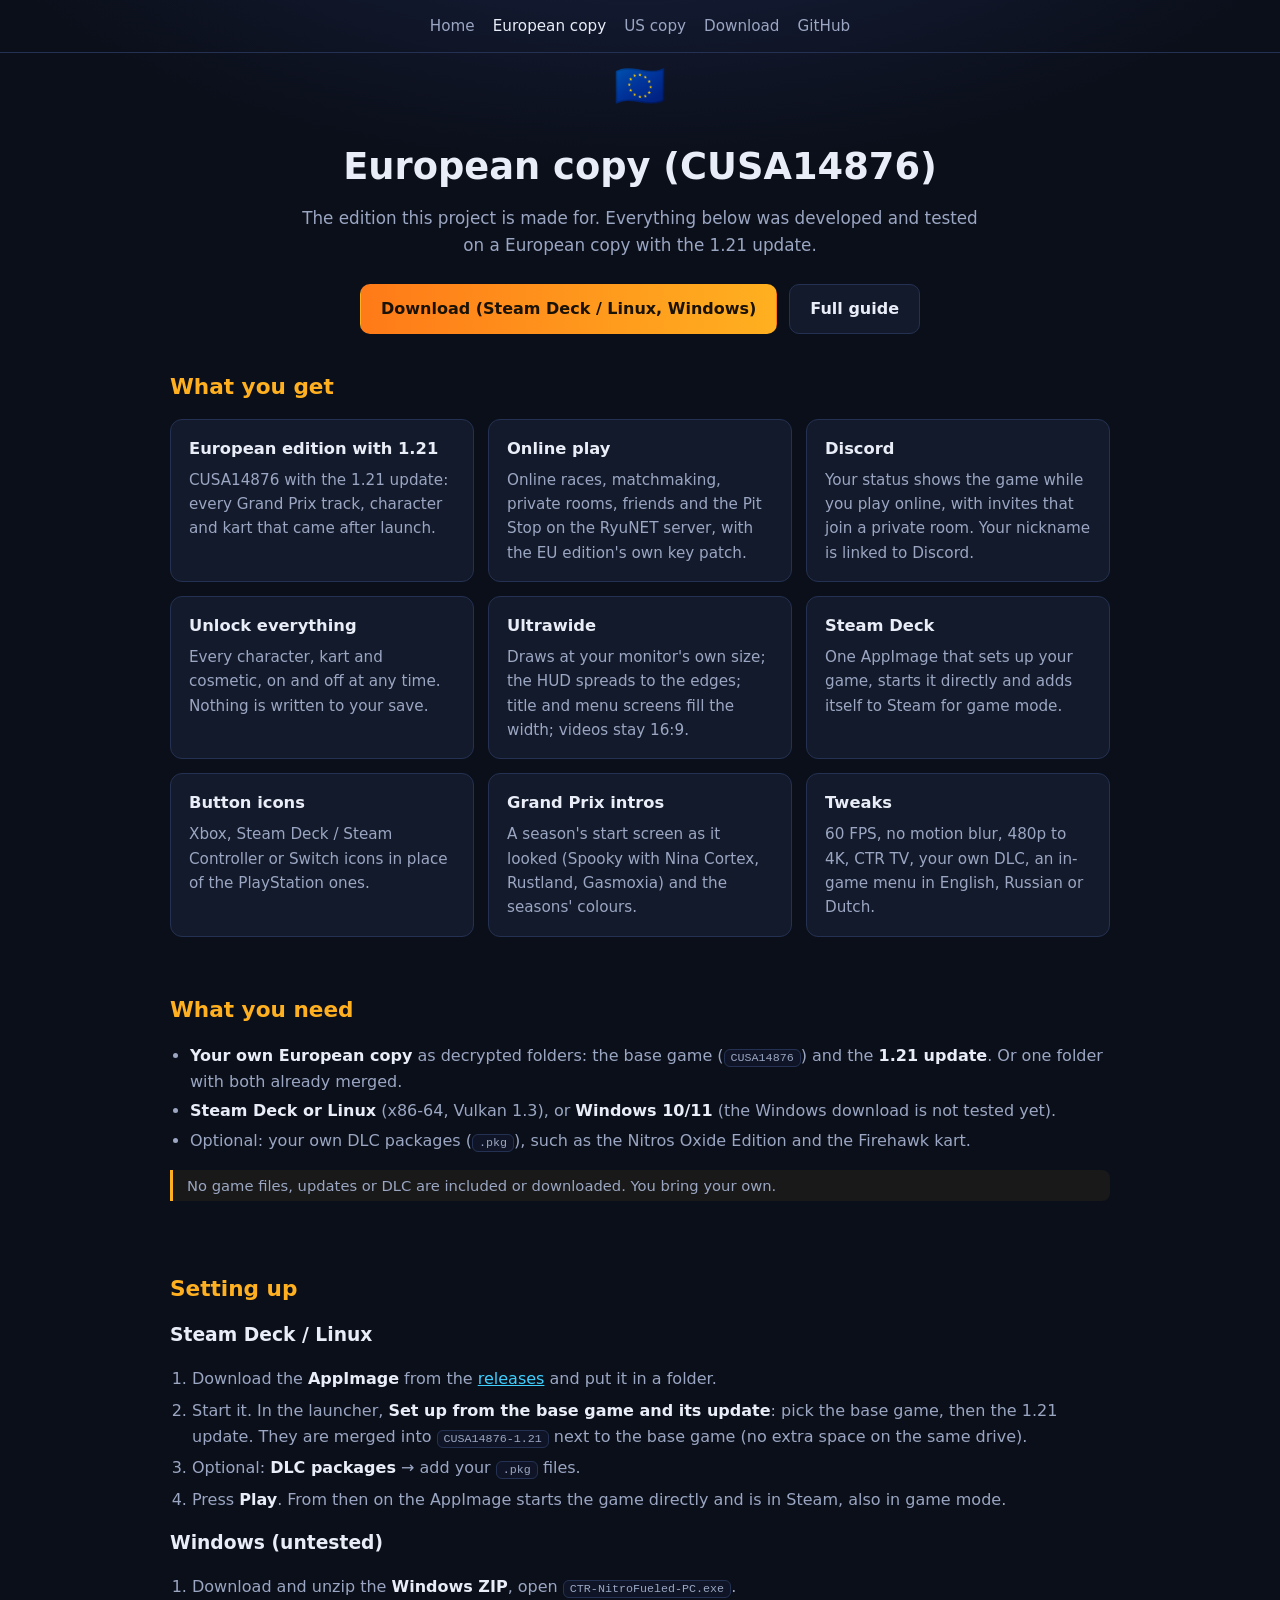
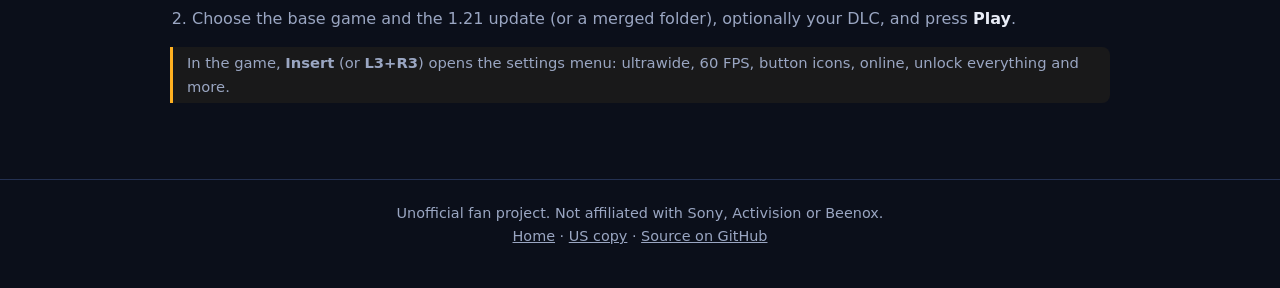
==== site/eu.html @ f86fdb9c "Website: a page for the European copy and one for the US copy The home page asks which copy you have" ====
<!doctype html>
<html lang="en">
<head>
<meta charset="utf-8">
<meta name="viewport" content="width=device-width, initial-scale=1">
<title>European copy: CTR Nitro-Fueled PC</title>
<link rel="icon" href="logo.png">
<meta name="description" content="Crash Team Racing: Nitro-Fueled, European PS4 copy (CUSA14876) with the 1.21 update, natively on Linux, the Steam Deck and Windows.">
<link rel="stylesheet" href="style.css">
</head>
<body>
<nav class="nav"><a href="./">Home</a><a class="here" href="eu.html">European copy</a><a href="us.html">US copy</a><a href="https://github.com/martijnhe/OCTR-NitroFueled-PC-EU/releases">Download</a><a href="https://github.com/martijnhe/OCTR-NitroFueled-PC-EU">GitHub</a></nav>

<header class="wrap">
  <div class="flag" style="font-size:2.6rem">🇪🇺</div>
  <h1>European copy (CUSA14876)</h1>
  <p class="tag">The edition this project is made for. Everything below was developed and tested on a European copy with the 1.21 update.</p>
  <div class="cta">
    <a class="btn primary" href="https://github.com/martijnhe/OCTR-NitroFueled-PC-EU/releases">Download (Steam Deck / Linux, Windows)</a>
    <a class="btn" href="https://github.com/martijnhe/OCTR-NitroFueled-PC-EU#quick-start-linux-steam-deck">Full guide</a>
  </div>
</header>

<main class="wrap">
  <section>
    <h2>What you get</h2>
    <div class="grid">
      <div class="card"><h3>European edition with 1.21</h3><p>CUSA14876 with the 1.21 update: every Grand Prix track, character and kart that came after launch.</p></div>
      <div class="card"><h3>Online play</h3><p>Online races, matchmaking, private rooms, friends and the Pit Stop on the RyuNET server, with the EU edition's own key patch.</p></div>
      <div class="card"><h3>Discord</h3><p>Your status shows the game while you play online, with invites that join a private room. Your nickname is linked to Discord.</p></div>
      <div class="card"><h3>Unlock everything</h3><p>Every character, kart and cosmetic, on and off at any time. Nothing is written to your save.</p></div>
      <div class="card"><h3>Ultrawide</h3><p>Draws at your monitor's own size; the HUD spreads to the edges; title and menu screens fill the width; videos stay 16:9.</p></div>
      <div class="card"><h3>Steam Deck</h3><p>One AppImage that sets up your game, starts it directly and adds itself to Steam for game mode.</p></div>
      <div class="card"><h3>Button icons</h3><p>Xbox, Steam Deck / Steam Controller or Switch icons in place of the PlayStation ones.</p></div>
      <div class="card"><h3>Grand Prix intros</h3><p>A season's start screen as it looked (Spooky with Nina Cortex, Rustland, Gasmoxia) and the seasons' colours.</p></div>
      <div class="card"><h3>Tweaks</h3><p>60 FPS, no motion blur, 480p to 4K, CTR TV, your own DLC, an in-game menu in English, Russian or Dutch.</p></div>
    </div>
  </section>

  <section>
    <h2>What you need</h2>
    <ul class="req">
      <li><b>Your own European copy</b> as decrypted folders: the base game (<code>CUSA14876</code>) and the <b>1.21 update</b>. Or one folder with both already merged.</li>
      <li><b>Steam Deck or Linux</b> (x86-64, Vulkan 1.3), or <b>Windows 10/11</b> (the Windows download is not tested yet).</li>
      <li>Optional: your own DLC packages (<code>.pkg</code>), such as the Nitros Oxide Edition and the Firehawk kart.</li>
    </ul>
    <p class="note">No game files, updates or DLC are included or downloaded. You bring your own.</p>
  </section>

  <section>
    <h2>Setting up</h2>
    <h3 style="margin:0 0 6px">Steam Deck / Linux</h3>
    <ol class="steps">
      <li>Download the <b>AppImage</b> from the <a href="https://github.com/martijnhe/OCTR-NitroFueled-PC-EU/releases">releases</a> and put it in a folder.</li>
      <li>Start it. In the launcher, <b>Set up from the base game and its update</b>: pick the base game, then the 1.21 update. They are merged into <code>CUSA14876-1.21</code> next to the base game (no extra space on the same drive).</li>
      <li>Optional: <b>DLC packages</b> → add your <code>.pkg</code> files.</li>
      <li>Press <b>Play</b>. From then on the AppImage starts the game directly and is in Steam, also in game mode.</li>
    </ol>
    <h3 style="margin:14px 0 6px">Windows (untested)</h3>
    <ol class="steps">
      <li>Download and unzip the <b>Windows ZIP</b>, open <code>CTR-NitroFueled-PC.exe</code>.</li>
      <li>Choose the base game and the 1.21 update (or a merged folder), optionally your DLC, and press <b>Play</b>.</li>
    </ol>
    <p class="note">In the game, <b>Insert</b> (or <b>L3+R3</b>) opens the settings menu: ultrawide, 60 FPS, button icons, online, unlock everything and more.</p>
  </section>
</main>

<footer>
  <div class="wrap">
    Unofficial fan project. Not affiliated with Sony, Activision or Beenox.<br>
    <a href="./">Home</a> · <a href="us.html">US copy</a> · <a href="https://github.com/martijnhe/OCTR-NitroFueled-PC-EU">Source on GitHub</a>
  </div>
</footer>
</body>
</html>
---- site/style.css ----
:root { --bg:#0b0f1a; --panel:#131a2b; --text:#e9edf7; --muted:#9aa6c2; --accent:#ffb020; --cyan:#3fd0ff; --edge:#243152; }
* { box-sizing: border-box; }
body { margin:0; font-family: system-ui, -apple-system, "Segoe UI", Roboto, sans-serif; background: radial-gradient(1200px 600px at 50% -10%, #1b2446 0%, var(--bg) 60%); color: var(--text); line-height:1.6; }
a { color: var(--cyan); }
.wrap { max-width: 980px; margin: 0 auto; padding: 0 20px; }
header { text-align:center; padding: 56px 0 24px; }
header img { width: min(360px, 80vw); height: auto; }
h1 { font-size: clamp(1.6rem, 3.5vw, 2.3rem); margin: 18px 0 8px; }
.tag { color: var(--muted); font-size: 1.05rem; max-width: 700px; margin: 0 auto; }
.cta { display:flex; gap:12px; justify-content:center; flex-wrap:wrap; margin: 26px 0 8px; }
.btn { display:inline-block; padding: 11px 20px; border-radius: 10px; text-decoration:none; font-weight:600; border:1px solid var(--edge); color: var(--text); background: var(--panel); }
.btn.primary { background: linear-gradient(90deg, #ff7a18, #ffb020); color:#1a1205; border-color: transparent; }
.btn:hover { filter: brightness(1.1); }
section { padding: 28px 0; }
h2 { font-size: 1.35rem; margin: 0 0 14px; color: var(--accent); }
.grid { display:grid; grid-template-columns: repeat(auto-fit, minmax(230px, 1fr)); gap: 14px; }
.card { background: var(--panel); border:1px solid var(--edge); border-radius: 12px; padding: 16px 18px; }
.card h3 { margin: 0 0 6px; font-size: 1.02rem; }
.card p { margin: 0; color: var(--muted); font-size: 0.95rem; }
ul.req { color: var(--muted); padding-left: 20px; }
ul.req li { margin: 4px 0; }
.note { color: var(--muted); font-size: 0.92rem; border-left: 3px solid var(--accent); padding: 4px 14px; background: rgba(255,176,32,0.06); border-radius: 0 8px 8px 0; }
.shots { display:grid; grid-template-columns: 1fr; gap: 14px; }
.shots figure { margin:0; background: var(--panel); border:1px solid var(--edge); border-radius: 12px; overflow:hidden; }
.shots img { display:block; width:100%; height:auto; aspect-ratio: 43 / 18; }
.shots figcaption { color: var(--muted); font-size: 0.9rem; padding: 8px 14px; }
@media (min-width: 900px) { .shots { grid-template-columns: 1fr 1fr; } .shots figure.wide { grid-column: 1 / -1; } }
footer { border-top:1px solid var(--edge); margin-top: 34px; padding: 22px 0 40px; color: var(--muted); font-size: 0.9rem; text-align:center; }
footer a { color: var(--muted); }
.nav { display:flex; gap:18px; justify-content:center; flex-wrap:wrap; padding: 14px 20px; border-bottom:1px solid var(--edge); font-size:0.95rem; }
.nav a { color: var(--muted); text-decoration:none; }
.nav a:hover, .nav a.here { color: var(--text); }
.editions { display:grid; grid-template-columns: repeat(auto-fit, minmax(280px, 1fr)); gap: 16px; }
.edition { display:block; text-decoration:none; color: var(--text); background: var(--panel); border:1px solid var(--edge); border-radius: 14px; padding: 22px 22px 18px; }
.edition:hover { border-color: var(--accent); }
.edition .flag { font-size: 2rem; line-height:1; }
.edition h3 { margin: 10px 0 4px; font-size: 1.2rem; }
.edition .id { color: var(--accent); font-weight:600; font-size:0.95rem; }
.edition p { color: var(--muted); margin: 8px 0 0; font-size: 0.95rem; }
.edition .go { display:inline-block; margin-top: 12px; color: var(--cyan); font-weight:600; }
ol.steps { color: var(--muted); padding-left: 22px; }
ol.steps li { margin: 6px 0; }
ol.steps b, ul.req b { color: var(--text); }
code { background: #0f1526; border:1px solid var(--edge); border-radius: 6px; padding: 1px 6px; font-size: 0.9em; }
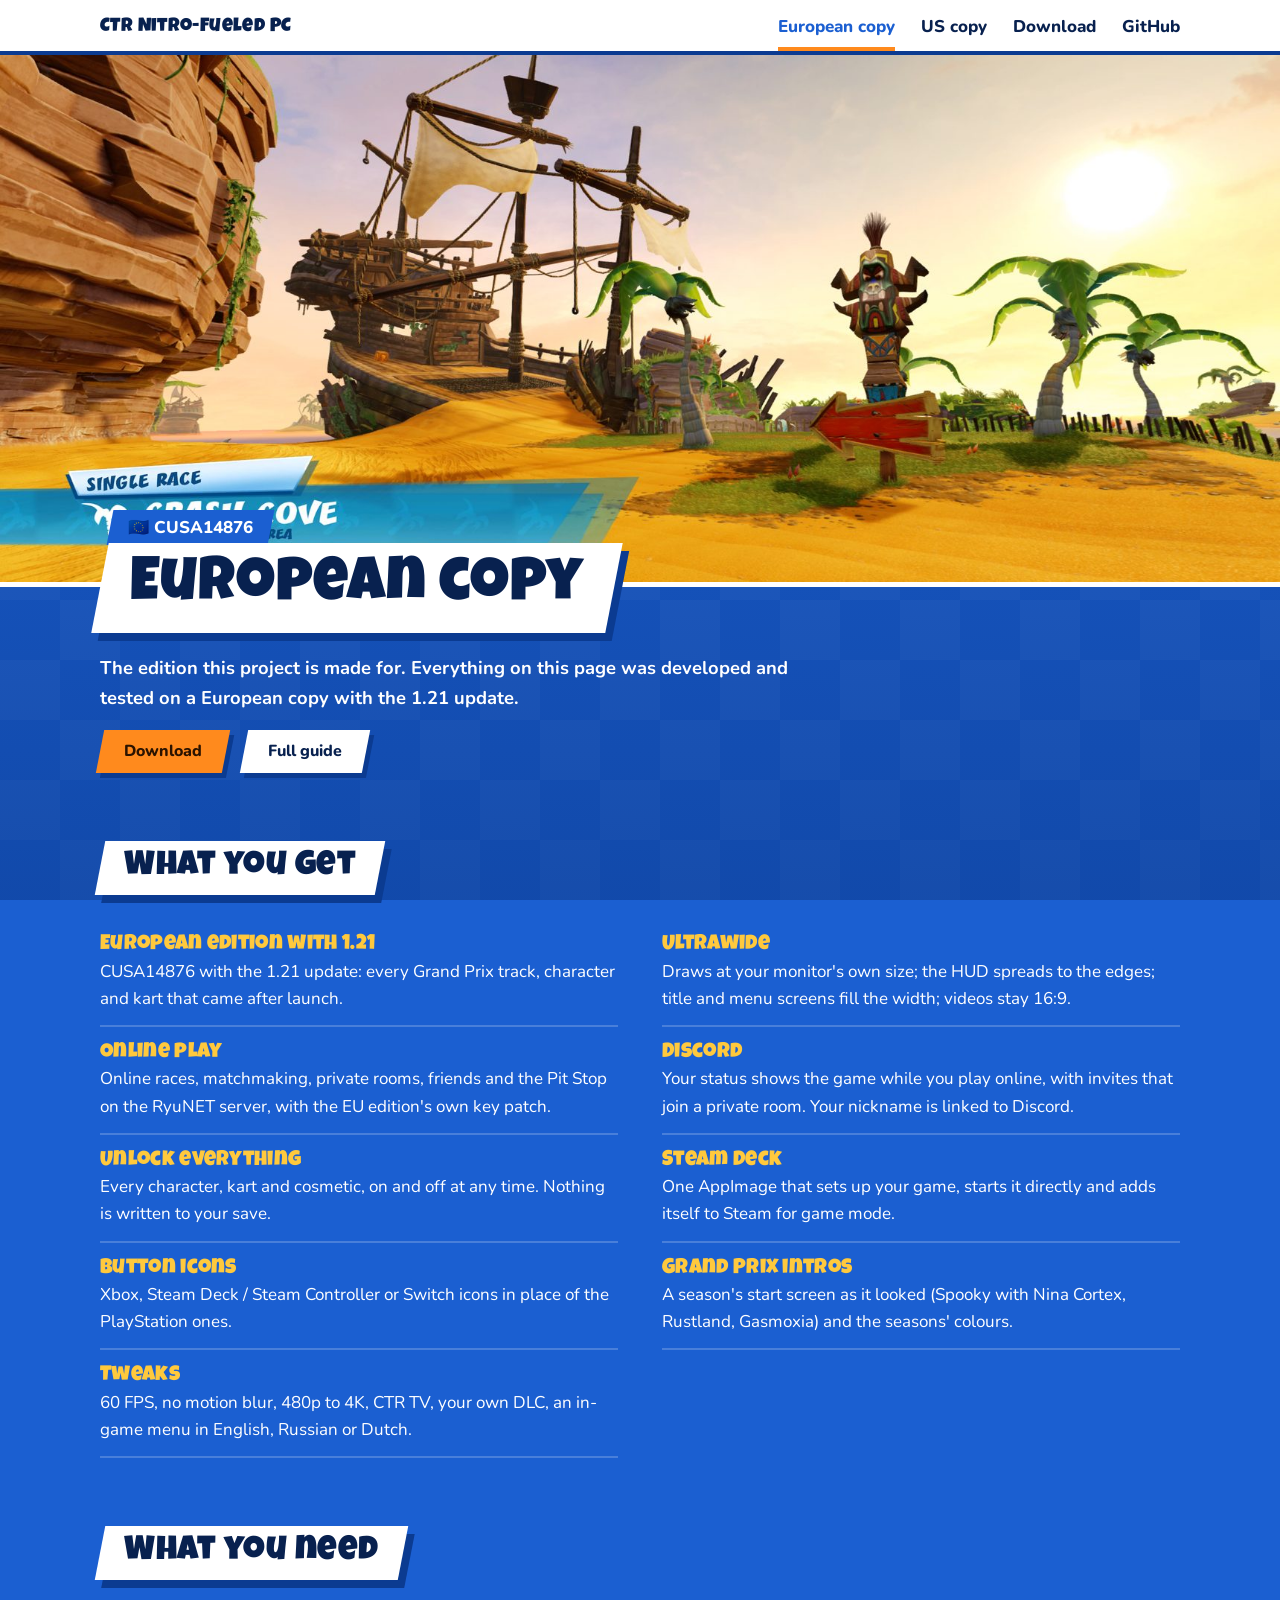
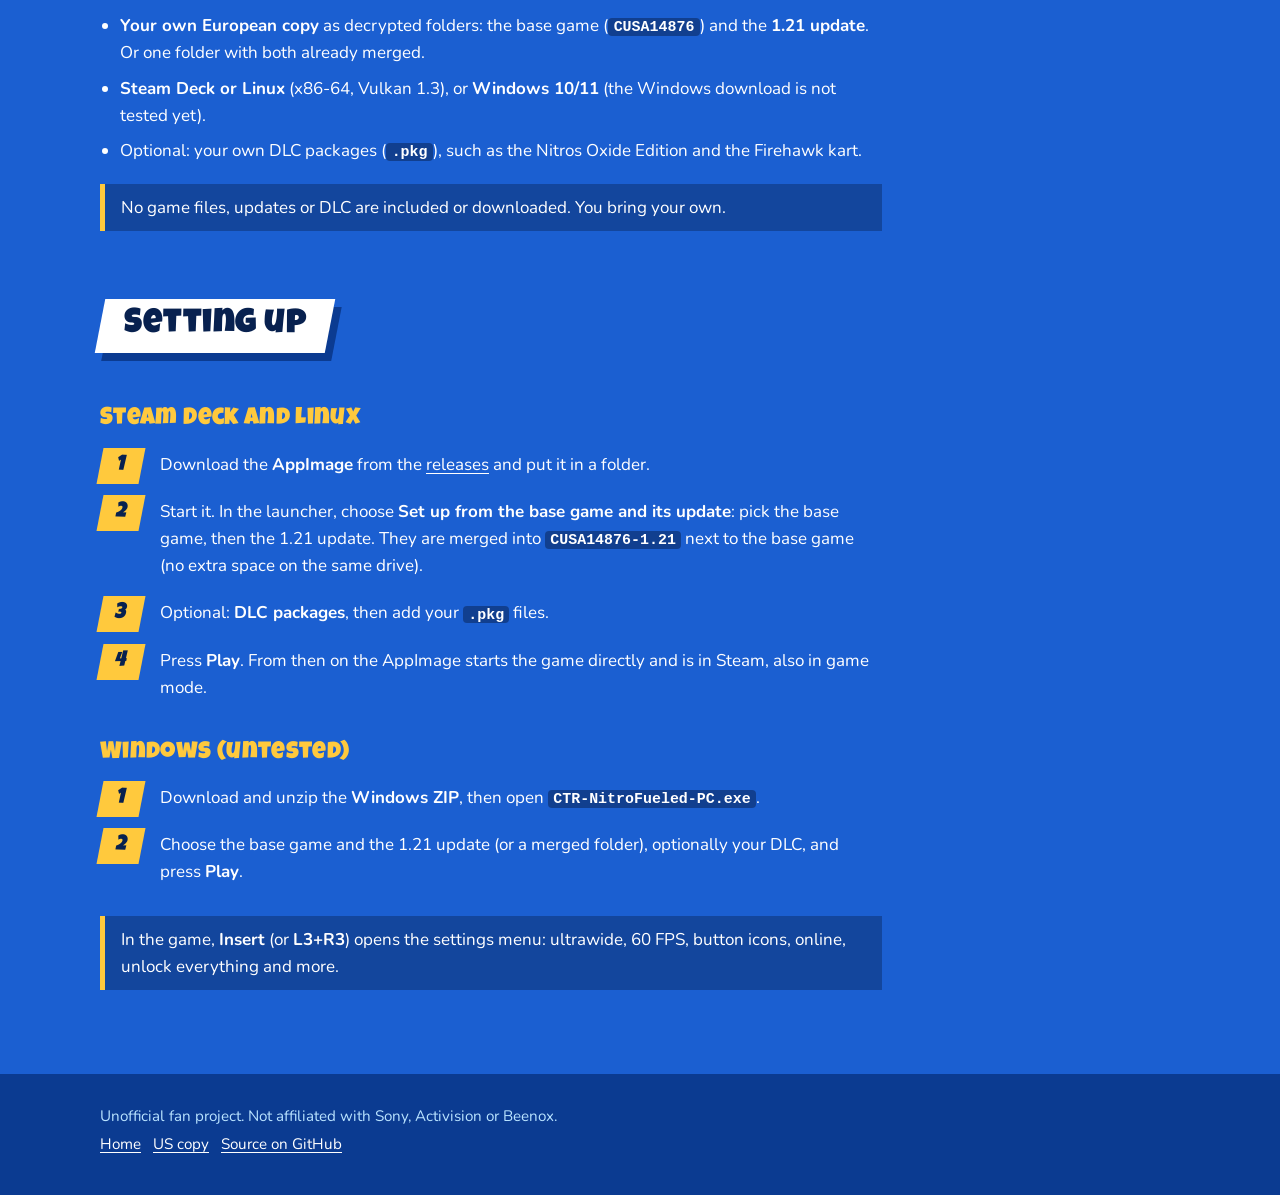
==== commit d90fe078: "Website: a design from the game's own menus Bright menu blue with a faint checkered flag, slanted wh" ====
--- a/site/eu.html
+++ b/site/eu.html
@@ -6,39 +6,54 @@
 <title>European copy: CTR Nitro-Fueled PC</title>
 <link rel="icon" href="logo.png">
 <meta name="description" content="Crash Team Racing: Nitro-Fueled, European PS4 copy (CUSA14876) with the 1.21 update, natively on Linux, the Steam Deck and Windows.">
+<link rel="preconnect" href="https://fonts.googleapis.com">
+<link rel="preconnect" href="https://fonts.gstatic.com" crossorigin>
+<link rel="stylesheet" href="https://fonts.googleapis.com/css2?family=Luckiest+Guy&family=Nunito:wght@400;700;800&display=swap">
 <link rel="stylesheet" href="style.css">
 </head>
 <body>
-<nav class="nav"><a href="./">Home</a><a class="here" href="eu.html">European copy</a><a href="us.html">US copy</a><a href="https://github.com/martijnhe/OCTR-NitroFueled-PC-EU/releases">Download</a><a href="https://github.com/martijnhe/OCTR-NitroFueled-PC-EU">GitHub</a></nav>
+<nav class="nav" aria-label="Site">
+  <ul>
+    <li class="home"><a href="./">CTR Nitro-Fueled PC</a></li>
+    <li><a href="eu.html" aria-current="page">European copy</a></li>
+    <li><a href="us.html">US copy</a></li>
+    <li><a href="https://github.com/martijnhe/OCTR-NitroFueled-PC-EU/releases">Download</a></li>
+    <li><a href="https://github.com/martijnhe/OCTR-NitroFueled-PC-EU">GitHub</a></li>
+  </ul>
+</nav>
 
-<header class="wrap">
-  <div class="flag" style="font-size:2.6rem">🇪🇺</div>
-  <h1>European copy (CUSA14876)</h1>
-  <p class="tag">The edition this project is made for. Everything below was developed and tested on a European copy with the 1.21 update.</p>
-  <div class="cta">
-    <a class="btn primary" href="https://github.com/martijnhe/OCTR-NitroFueled-PC-EU/releases">Download (Steam Deck / Linux, Windows)</a>
-    <a class="btn" href="https://github.com/martijnhe/OCTR-NitroFueled-PC-EU#quick-start-linux-steam-deck">Full guide</a>
+<header class="hero">
+  <img src="screenshots/flyover.jpg" srcset="screenshots/flyover-small.jpg 1720w, screenshots/flyover.jpg 3440w" sizes="100vw"
+       alt="The fly-over of Crash Cove before a race, at 3440x1440">
+  <div class="card">
+    <div class="kicker"><span>🇪🇺 CUSA14876</span></div><br>
+    <h1 class="banner"><span>European copy</span></h1>
+    <p>The edition this project is made for. Everything on this page was developed and tested on a European copy with the 1.21 update.</p>
+    <div class="actions">
+      <a class="btn download" href="https://github.com/martijnhe/OCTR-NitroFueled-PC-EU/releases"><span>Download</span></a>
+      <a class="btn" href="https://github.com/martijnhe/OCTR-NitroFueled-PC-EU#quick-start-linux-steam-deck"><span>Full guide</span></a>
+    </div>
   </div>
 </header>
 
 <main class="wrap">
   <section>
-    <h2>What you get</h2>
-    <div class="grid">
-      <div class="card"><h3>European edition with 1.21</h3><p>CUSA14876 with the 1.21 update: every Grand Prix track, character and kart that came after launch.</p></div>
-      <div class="card"><h3>Online play</h3><p>Online races, matchmaking, private rooms, friends and the Pit Stop on the RyuNET server, with the EU edition's own key patch.</p></div>
-      <div class="card"><h3>Discord</h3><p>Your status shows the game while you play online, with invites that join a private room. Your nickname is linked to Discord.</p></div>
-      <div class="card"><h3>Unlock everything</h3><p>Every character, kart and cosmetic, on and off at any time. Nothing is written to your save.</p></div>
-      <div class="card"><h3>Ultrawide</h3><p>Draws at your monitor's own size; the HUD spreads to the edges; title and menu screens fill the width; videos stay 16:9.</p></div>
-      <div class="card"><h3>Steam Deck</h3><p>One AppImage that sets up your game, starts it directly and adds itself to Steam for game mode.</p></div>
-      <div class="card"><h3>Button icons</h3><p>Xbox, Steam Deck / Steam Controller or Switch icons in place of the PlayStation ones.</p></div>
-      <div class="card"><h3>Grand Prix intros</h3><p>A season's start screen as it looked (Spooky with Nina Cortex, Rustland, Gasmoxia) and the seasons' colours.</p></div>
-      <div class="card"><h3>Tweaks</h3><p>60 FPS, no motion blur, 480p to 4K, CTR TV, your own DLC, an in-game menu in English, Russian or Dutch.</p></div>
-    </div>
+    <h2 class="banner"><span>What you get</span></h2>
+    <ul class="features">
+      <li><b>European edition with 1.21</b>CUSA14876 with the 1.21 update: every Grand Prix track, character and kart that came after launch.</li>
+      <li><b>Ultrawide</b>Draws at your monitor's own size; the HUD spreads to the edges; title and menu screens fill the width; videos stay 16:9.</li>
+      <li><b>Online play</b>Online races, matchmaking, private rooms, friends and the Pit Stop on the RyuNET server, with the EU edition's own key patch.</li>
+      <li><b>Discord</b>Your status shows the game while you play online, with invites that join a private room. Your nickname is linked to Discord.</li>
+      <li><b>Unlock everything</b>Every character, kart and cosmetic, on and off at any time. Nothing is written to your save.</li>
+      <li><b>Steam Deck</b>One AppImage that sets up your game, starts it directly and adds itself to Steam for game mode.</li>
+      <li><b>Button icons</b>Xbox, Steam Deck / Steam Controller or Switch icons in place of the PlayStation ones.</li>
+      <li><b>Grand Prix intros</b>A season's start screen as it looked (Spooky with Nina Cortex, Rustland, Gasmoxia) and the seasons' colours.</li>
+      <li><b>Tweaks</b>60 FPS, no motion blur, 480p to 4K, CTR TV, your own DLC, an in-game menu in English, Russian or Dutch.</li>
+    </ul>
   </section>
 
   <section>
-    <h2>What you need</h2>
+    <h2 class="banner"><span>What you need</span></h2>
     <ul class="req">
       <li><b>Your own European copy</b> as decrypted folders: the base game (<code>CUSA14876</code>) and the <b>1.21 update</b>. Or one folder with both already merged.</li>
       <li><b>Steam Deck or Linux</b> (x86-64, Vulkan 1.3), or <b>Windows 10/11</b> (the Windows download is not tested yet).</li>
@@ -48,17 +63,17 @@
   </section>
 
   <section>
-    <h2>Setting up</h2>
-    <h3 style="margin:0 0 6px">Steam Deck / Linux</h3>
+    <h2 class="banner"><span>Setting up</span></h2>
+    <h3>Steam Deck and Linux</h3>
     <ol class="steps">
       <li>Download the <b>AppImage</b> from the <a href="https://github.com/martijnhe/OCTR-NitroFueled-PC-EU/releases">releases</a> and put it in a folder.</li>
-      <li>Start it. In the launcher, <b>Set up from the base game and its update</b>: pick the base game, then the 1.21 update. They are merged into <code>CUSA14876-1.21</code> next to the base game (no extra space on the same drive).</li>
-      <li>Optional: <b>DLC packages</b> → add your <code>.pkg</code> files.</li>
+      <li>Start it. In the launcher, choose <b>Set up from the base game and its update</b>: pick the base game, then the 1.21 update. They are merged into <code>CUSA14876-1.21</code> next to the base game (no extra space on the same drive).</li>
+      <li>Optional: <b>DLC packages</b>, then add your <code>.pkg</code> files.</li>
       <li>Press <b>Play</b>. From then on the AppImage starts the game directly and is in Steam, also in game mode.</li>
     </ol>
-    <h3 style="margin:14px 0 6px">Windows (untested)</h3>
+    <h3>Windows (untested)</h3>
     <ol class="steps">
-      <li>Download and unzip the <b>Windows ZIP</b>, open <code>CTR-NitroFueled-PC.exe</code>.</li>
+      <li>Download and unzip the <b>Windows ZIP</b>, then open <code>CTR-NitroFueled-PC.exe</code>.</li>
       <li>Choose the base game and the 1.21 update (or a merged folder), optionally your DLC, and press <b>Play</b>.</li>
     </ol>
     <p class="note">In the game, <b>Insert</b> (or <b>L3+R3</b>) opens the settings menu: ultrawide, 60 FPS, button icons, online, unlock everything and more.</p>
@@ -67,8 +82,8 @@
 
 <footer>
   <div class="wrap">
-    Unofficial fan project. Not affiliated with Sony, Activision or Beenox.<br>
-    <a href="./">Home</a> · <a href="us.html">US copy</a> · <a href="https://github.com/martijnhe/OCTR-NitroFueled-PC-EU">Source on GitHub</a>
+    <p>Unofficial fan project. Not affiliated with Sony, Activision or Beenox.</p>
+    <p><a href="./">Home</a> &nbsp; <a href="us.html">US copy</a> &nbsp; <a href="https://github.com/martijnhe/OCTR-NitroFueled-PC-EU">Source on GitHub</a></p>
   </div>
 </footer>
 </body>
--- a/site/style.css
+++ b/site/style.css
@@ -1,44 +1,141 @@
-:root { --bg:#0b0f1a; --panel:#131a2b; --text:#e9edf7; --muted:#9aa6c2; --accent:#ffb020; --cyan:#3fd0ff; --edge:#243152; }
+/* CTR Nitro-Fueled PC: the game's own menu language. Bright menu blue with a faint checkered
+   flag, slanted banners like the in-race "SINGLE RACE / CRASH COVE" card, Wumpa orange for the
+   one action that matters (download), crate amber for focus and highlights. */
+:root {
+  --menu: #1b5fd1;        /* the menus' blue */
+  --menu-deep: #0b3b91;   /* panel shadows, footer */
+  --sky: #b9e3ff;         /* secondary text on blue */
+  --wumpa: #ff8a1d;       /* download: the one strong action */
+  --crate: #ffc93d;       /* focus ring, highlights */
+  --ink: #08214f;         /* text on white */
+  --paper: #ffffff;
+  --slant: -11deg;
+  --display: "Luckiest Guy", "Arial Black", system-ui, sans-serif;
+  --body: "Nunito", system-ui, -apple-system, "Segoe UI", sans-serif;
+}
 * { box-sizing: border-box; }
-body { margin:0; font-family: system-ui, -apple-system, "Segoe UI", Roboto, sans-serif; background: radial-gradient(1200px 600px at 50% -10%, #1b2446 0%, var(--bg) 60%); color: var(--text); line-height:1.6; }
-a { color: var(--cyan); }
-.wrap { max-width: 980px; margin: 0 auto; padding: 0 20px; }
-header { text-align:center; padding: 56px 0 24px; }
-header img { width: min(360px, 80vw); height: auto; }
-h1 { font-size: clamp(1.6rem, 3.5vw, 2.3rem); margin: 18px 0 8px; }
-.tag { color: var(--muted); font-size: 1.05rem; max-width: 700px; margin: 0 auto; }
-.cta { display:flex; gap:12px; justify-content:center; flex-wrap:wrap; margin: 26px 0 8px; }
-.btn { display:inline-block; padding: 11px 20px; border-radius: 10px; text-decoration:none; font-weight:600; border:1px solid var(--edge); color: var(--text); background: var(--panel); }
-.btn.primary { background: linear-gradient(90deg, #ff7a18, #ffb020); color:#1a1205; border-color: transparent; }
-.btn:hover { filter: brightness(1.1); }
-section { padding: 28px 0; }
-h2 { font-size: 1.35rem; margin: 0 0 14px; color: var(--accent); }
-.grid { display:grid; grid-template-columns: repeat(auto-fit, minmax(230px, 1fr)); gap: 14px; }
-.card { background: var(--panel); border:1px solid var(--edge); border-radius: 12px; padding: 16px 18px; }
-.card h3 { margin: 0 0 6px; font-size: 1.02rem; }
-.card p { margin: 0; color: var(--muted); font-size: 0.95rem; }
-ul.req { color: var(--muted); padding-left: 20px; }
-ul.req li { margin: 4px 0; }
-.note { color: var(--muted); font-size: 0.92rem; border-left: 3px solid var(--accent); padding: 4px 14px; background: rgba(255,176,32,0.06); border-radius: 0 8px 8px 0; }
-.shots { display:grid; grid-template-columns: 1fr; gap: 14px; }
-.shots figure { margin:0; background: var(--panel); border:1px solid var(--edge); border-radius: 12px; overflow:hidden; }
-.shots img { display:block; width:100%; height:auto; aspect-ratio: 43 / 18; }
-.shots figcaption { color: var(--muted); font-size: 0.9rem; padding: 8px 14px; }
-@media (min-width: 900px) { .shots { grid-template-columns: 1fr 1fr; } .shots figure.wide { grid-column: 1 / -1; } }
-footer { border-top:1px solid var(--edge); margin-top: 34px; padding: 22px 0 40px; color: var(--muted); font-size: 0.9rem; text-align:center; }
-footer a { color: var(--muted); }
-.nav { display:flex; gap:18px; justify-content:center; flex-wrap:wrap; padding: 14px 20px; border-bottom:1px solid var(--edge); font-size:0.95rem; }
-.nav a { color: var(--muted); text-decoration:none; }
-.nav a:hover, .nav a.here { color: var(--text); }
-.editions { display:grid; grid-template-columns: repeat(auto-fit, minmax(280px, 1fr)); gap: 16px; }
-.edition { display:block; text-decoration:none; color: var(--text); background: var(--panel); border:1px solid var(--edge); border-radius: 14px; padding: 22px 22px 18px; }
-.edition:hover { border-color: var(--accent); }
-.edition .flag { font-size: 2rem; line-height:1; }
-.edition h3 { margin: 10px 0 4px; font-size: 1.2rem; }
-.edition .id { color: var(--accent); font-weight:600; font-size:0.95rem; }
-.edition p { color: var(--muted); margin: 8px 0 0; font-size: 0.95rem; }
-.edition .go { display:inline-block; margin-top: 12px; color: var(--cyan); font-weight:600; }
-ol.steps { color: var(--muted); padding-left: 22px; }
-ol.steps li { margin: 6px 0; }
-ol.steps b, ul.req b { color: var(--text); }
-code { background: #0f1526; border:1px solid var(--edge); border-radius: 6px; padding: 1px 6px; font-size: 0.9em; }
+body {
+  margin: 0; color: var(--paper); font: 400 1.0625rem/1.6 var(--body); overflow-x: clip;
+  background-color: var(--menu);
+  /* a checkered flag, large and faint, the way the game's menus carry their pattern */
+  background-image:
+    linear-gradient(180deg, rgba(11, 59, 145, 0) 0, rgba(11, 59, 145, .6) 100%),
+    repeating-conic-gradient(rgba(255, 255, 255, .05) 0 25%, transparent 0 50%);
+  background-size: 100% 100%, 120px 120px;
+  background-attachment: fixed, fixed;
+}
+a { color: var(--paper); text-underline-offset: 3px; }
+a:hover { color: var(--crate); }
+:focus-visible { outline: 3px solid var(--crate); outline-offset: 3px; }
+img { display: block; max-width: 100%; height: auto; }
+code { font: 600 .88em ui-monospace, "Cascadia Code", Menlo, monospace; background: rgba(8, 33, 79, .5);
+       border-radius: 4px; padding: .05em .35em; }
+.wrap { width: min(1080px, 100% - 40px); margin-inline: auto; }
+h1, h2, h3 { font-family: var(--display); font-weight: 400; letter-spacing: .015em; line-height: 1.05; margin: 0; }
+
+/* Menu bar: the game's white button-legend strip, across the top */
+.nav { background: var(--paper); box-shadow: 0 4px 0 var(--menu-deep); position: relative; z-index: 2; }
+.nav ul { list-style: none; margin: 0 auto; padding: 0 20px; display: flex; flex-wrap: wrap; align-items: center;
+          gap: 0 26px; width: min(1120px, 100%); }
+.nav a { display: inline-block; padding: 13px 0 11px; color: var(--ink); font-weight: 800; text-decoration: none; }
+.nav a:hover { color: var(--menu); }
+.nav a[aria-current="page"] { color: var(--menu); box-shadow: inset 0 -4px 0 var(--wumpa); }
+.nav .home { margin-right: auto; }
+.nav .home a { font: 1.2rem/1 var(--display); letter-spacing: .02em; padding-top: 15px; }
+
+/* Slanted banners: the hero title and the section headings */
+.banner { display: inline-block; transform: skewX(var(--slant)); background: var(--paper); color: var(--ink);
+          box-shadow: 8px 8px 0 var(--menu-deep); }
+.banner > span { display: inline-block; transform: skewX(calc(-1 * var(--slant))); }
+
+/* Hero: the race itself, edge to edge, at its own 21:9 */
+.hero > img { width: 100%; aspect-ratio: 43 / 18; object-fit: cover; background: var(--menu-deep);
+              border-bottom: 5px solid var(--paper); }
+/* the title card hangs over the image's bottom edge, so the race and its HUD stay clear */
+.hero .card { position: relative; width: min(1080px, 100% - 40px); margin: calc(-1 * clamp(52px, 6vw, 84px)) auto 0; }
+.hero .kicker { display: inline-block; transform: skewX(var(--slant)); background: var(--menu); padding: 4px 18px;
+                font-weight: 800; margin: 0 0 -2px 10px; }
+.hero .kicker > span { display: inline-block; transform: skewX(calc(-1 * var(--slant))); }
+.hero h1.banner { padding: 12px 30px 14px; font-size: clamp(2rem, 5.4vw, 3.8rem); }
+.hero .card p { margin: 20px 0 0; max-width: 40em; font-size: 1.15rem; font-weight: 700; }
+.hero .actions { margin-top: 18px; display: flex; flex-wrap: wrap; gap: 12px 18px; }
+
+/* Buttons: slanted like the game's menu bars */
+.btn { display: inline-block; transform: skewX(var(--slant)); padding: 12px 24px; font: 800 1rem/1.2 var(--body);
+       text-decoration: none; color: var(--ink); background: var(--paper); box-shadow: 5px 5px 0 var(--menu-deep); }
+.btn > span { display: inline-block; transform: skewX(calc(-1 * var(--slant))); }
+.btn:hover { color: var(--ink); background: var(--crate); }
+.btn.download { background: var(--wumpa); color: #2b1300; }
+.btn.download:hover { background: var(--crate); }
+
+/* Sections */
+main section { padding: clamp(40px, 6vw, 68px) 0 0; }
+main section:last-child { padding-bottom: clamp(44px, 7vw, 84px); }
+h2.banner { padding: 8px 24px 10px; font-size: clamp(1.55rem, 3.2vw, 2.15rem); margin-bottom: 24px; }
+.lead { max-width: 40em; font-size: 1.12rem; font-weight: 700; margin: 0 0 20px; }
+.note { max-width: 46em; margin: 20px 0 0; padding: 10px 16px; background: rgba(8, 33, 79, .4);
+        border-left: 5px solid var(--crate); }
+
+/* "Which copy?": the game's main menu list, one bar per edition; the hovered one turns white */
+.editions { list-style: none; margin: 0; padding: 0; display: grid; gap: 16px; max-width: 780px; }
+.editions li:nth-child(2) { margin-left: 24px; }
+.editions a { display: grid; grid-template-columns: auto 1fr; column-gap: 20px; align-items: center; text-decoration: none;
+              color: var(--paper); background: var(--menu-deep); transform: skewX(var(--slant));
+              padding: 16px 30px; box-shadow: 6px 6px 0 rgba(4, 22, 60, .6); }
+.editions a > * { transform: skewX(calc(-1 * var(--slant))); }
+.editions .flag { grid-row: span 2; font-size: 2.4rem; line-height: 1; }
+.editions strong { font: 400 clamp(1.45rem, 3vw, 2rem)/1.1 var(--display); letter-spacing: .015em; }
+.editions .id { color: var(--crate); font: 800 1rem var(--body); margin-left: 10px; }
+.editions small { font-size: 1rem; color: var(--sky); font-weight: 700; }
+.editions a:hover, .editions a:focus-visible { background: var(--paper); color: var(--ink); }
+.editions a:hover small, .editions a:focus-visible small { color: var(--menu); }
+.editions a:hover .id, .editions a:focus-visible .id { color: #c95f00; }
+
+/* Screenshots: kept at 21:9, white-framed like the game's photo cards */
+.shots { display: grid; grid-template-columns: 1fr; gap: 22px; }
+.shots figure { margin: 0; }
+.shots a { display: block; border: 4px solid var(--paper); box-shadow: 6px 6px 0 var(--menu-deep); }
+.shots a:hover { border-color: var(--crate); }
+.shots img { width: 100%; aspect-ratio: 43 / 18; object-fit: cover; }
+.shots figcaption { margin-top: 8px; font-weight: 700; font-size: .98rem; color: var(--sky); }
+@media (min-width: 820px) { .shots { grid-template-columns: 1fr 1fr; } .shots .wide { grid-column: 1 / -1; } }
+
+/* Features of an edition: a name and a line each, two columns on wide screens */
+.features { list-style: none; margin: 0; padding: 0; display: grid; column-gap: 44px; }
+.features li { padding: 13px 0; border-bottom: 2px solid rgba(255, 255, 255, .2); }
+.features b { display: block; font: 400 1.32rem/1.2 var(--display); letter-spacing: .015em; color: var(--crate); }
+@media (min-width: 820px) { .features { grid-template-columns: 1fr 1fr; } }
+
+/* Lists and the setup steps (a real sequence, so numbered) */
+.req { max-width: 46em; padding-left: 1.2em; margin: 0; }
+.req li { margin: 8px 0; }
+.steps { counter-reset: step; list-style: none; padding: 0; margin: 0; max-width: 46em; }
+.steps li { counter-increment: step; position: relative; padding: 10px 0 10px 60px; }
+.steps li::before { content: counter(step); position: absolute; left: 0; top: 7px; width: 42px; height: 36px;
+                    display: grid; place-items: center; font: 400 1.35rem/1 var(--display); color: var(--ink);
+                    background: var(--crate); transform: skewX(var(--slant)); }
+h3 { font-size: 1.5rem; margin: 30px 0 8px; color: var(--crate); }
+
+/* Two choices for a US copy */
+.choices { display: grid; gap: 22px; }
+@media (min-width: 820px) { .choices { grid-template-columns: 1fr 1fr; } }
+.choice { background: rgba(8, 33, 79, .45); padding: 22px 24px 24px; border-top: 6px solid var(--crate); }
+.choice h3 { margin: 0 0 2px; color: var(--paper); }
+.choice .id { color: var(--crate); font-weight: 800; }
+.choice p { margin: 10px 0 18px; }
+.choice .yes, .choice .no { font-weight: 800; }
+.choice .yes { color: var(--crate); }
+
+footer { background: var(--menu-deep); padding: 26px 0 34px; color: var(--sky); font-size: .95rem; }
+footer p { margin: 4px 0; }
+
+/* One moment: the title card slides in like the race card before a race */
+@media (prefers-reduced-motion: no-preference) {
+  .hero .banner, .hero .kicker { animation: race-card .7s cubic-bezier(.2, .9, .25, 1.05) backwards .15s; }
+  @keyframes race-card { from { opacity: 0; translate: -70px 0; } to { opacity: 1; translate: 0 0; } }
+}
+@media (max-width: 680px) {
+  .hero > img { aspect-ratio: 16 / 10; }
+  .editions li:nth-child(2) { margin-left: 0; }
+  .nav .home { width: 100%; }
+}
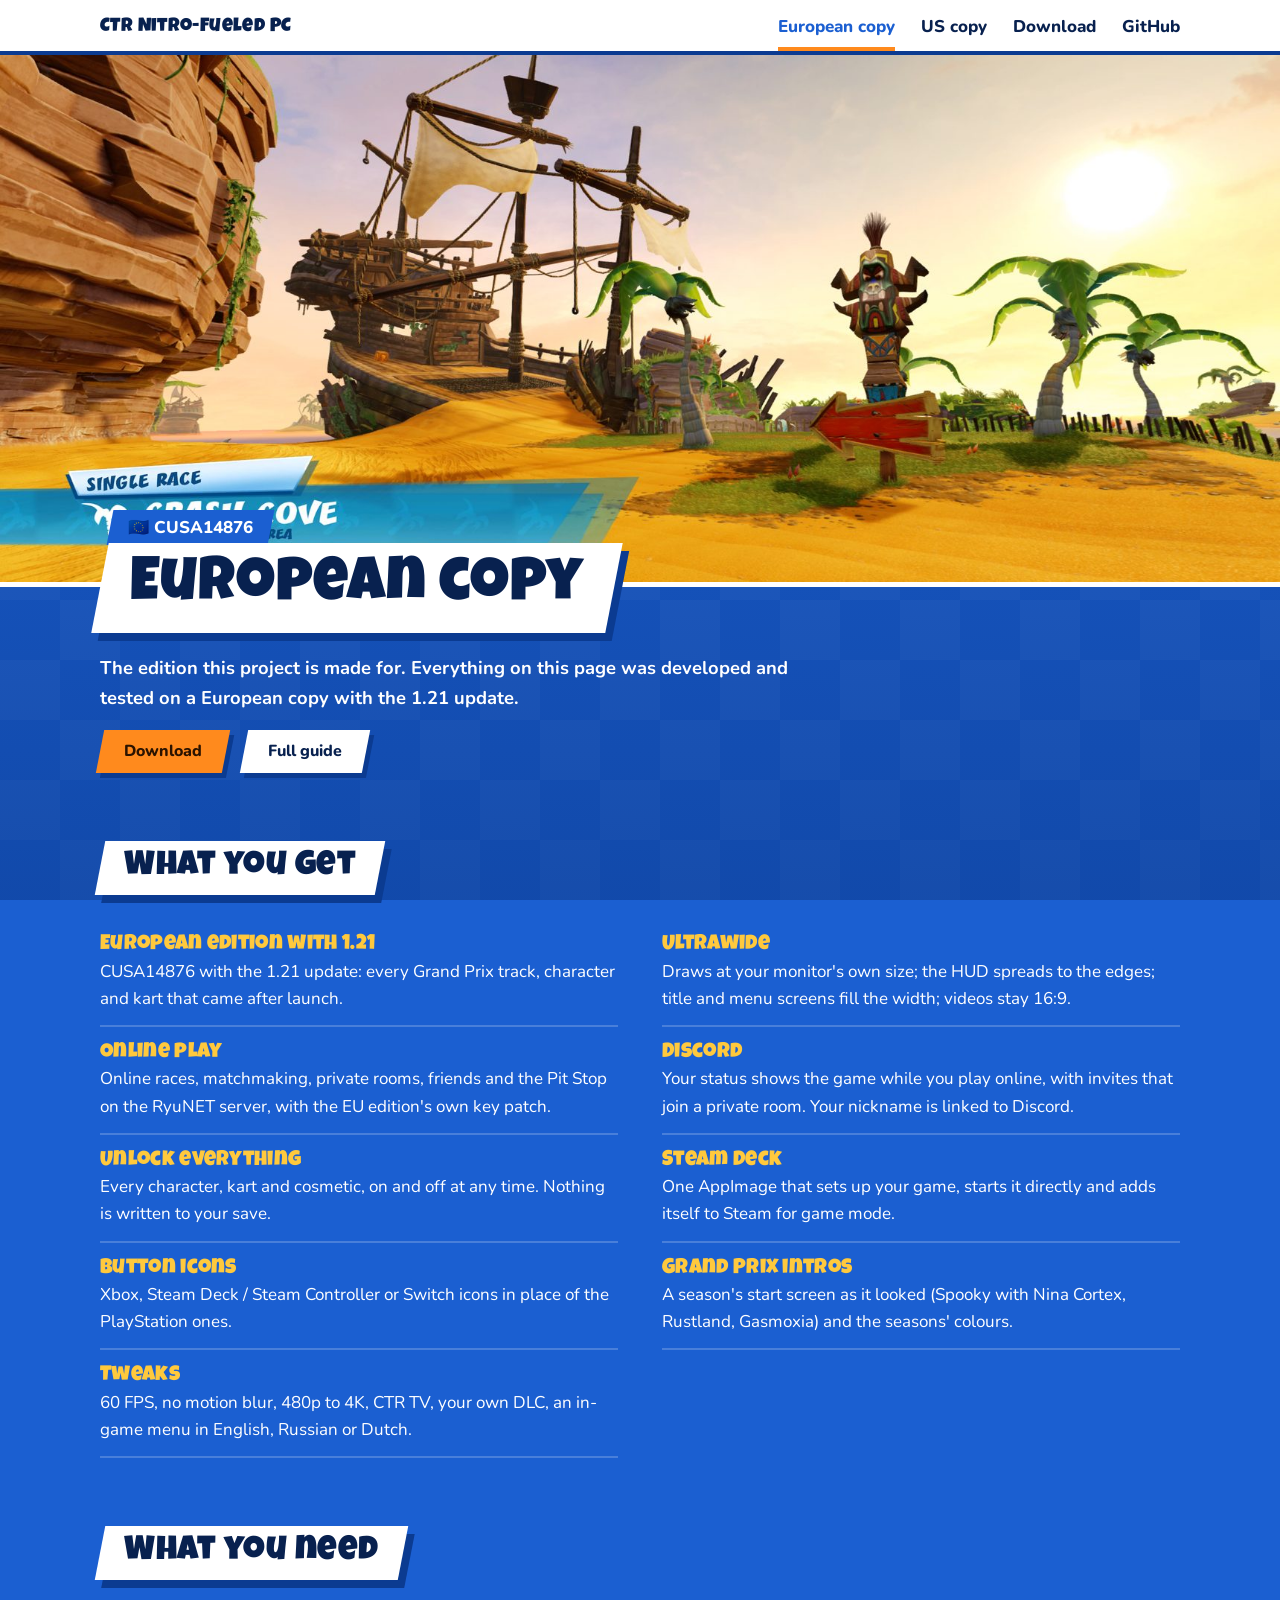
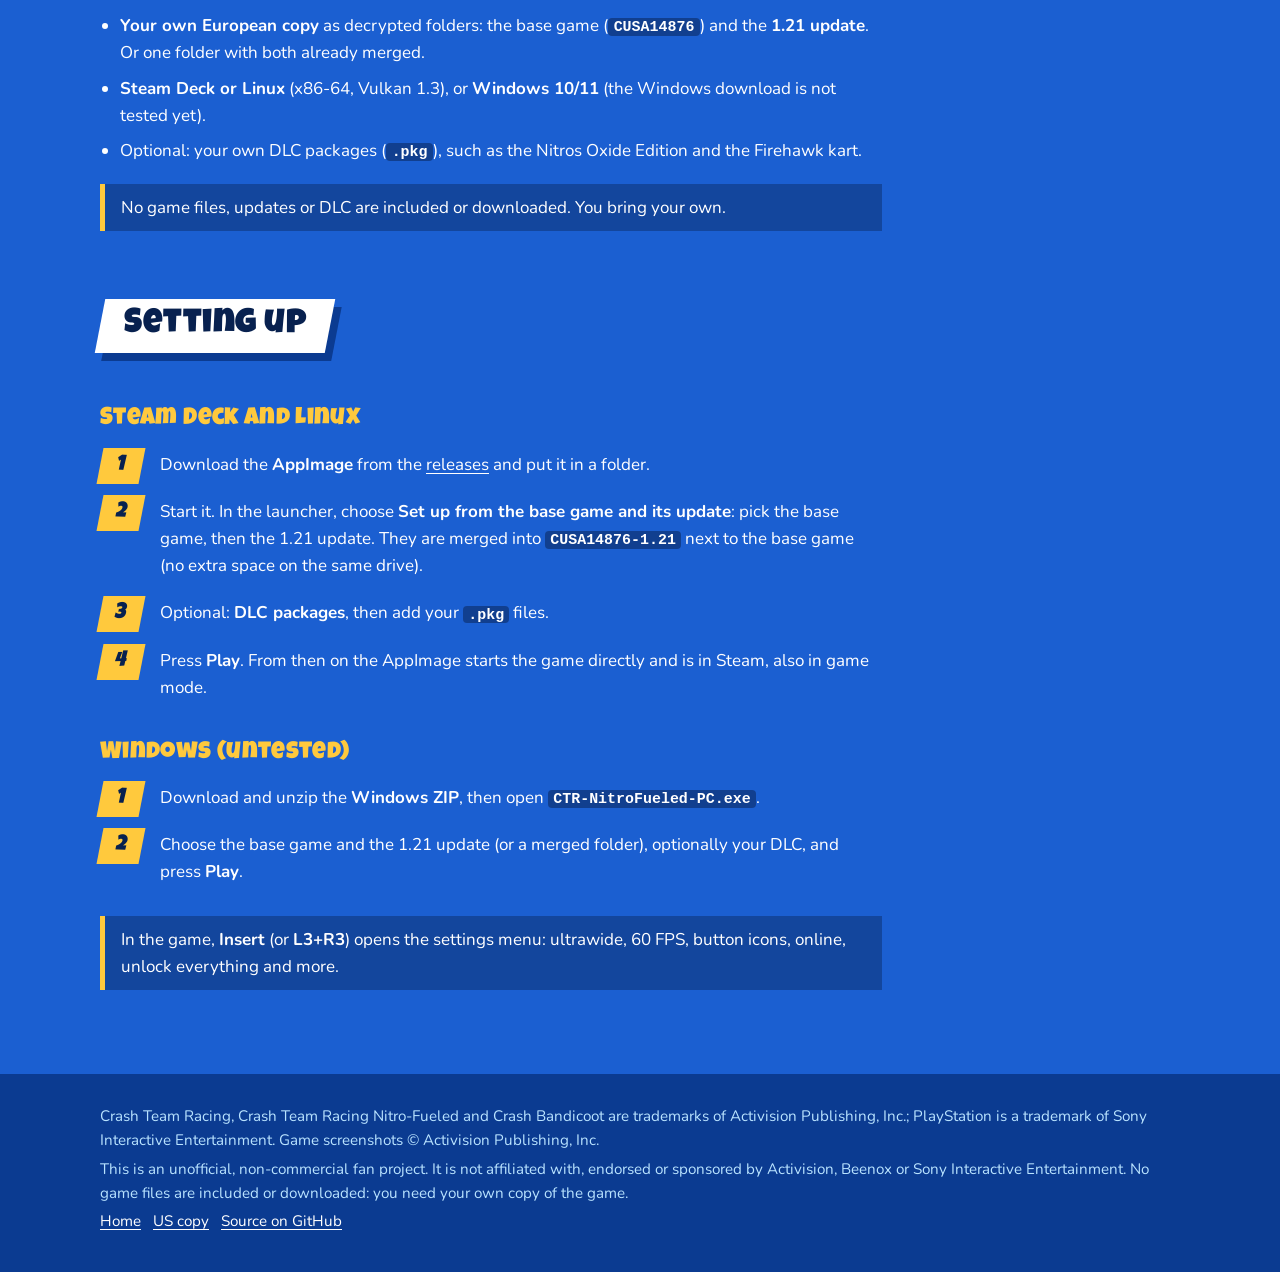
==== commit 53df0a26: "Website and README: trademark notice, own wordmark, "unofficial" up front To lower the legal risk: t" ====
--- a/site/eu.html
+++ b/site/eu.html
@@ -4,7 +4,7 @@
 <meta charset="utf-8">
 <meta name="viewport" content="width=device-width, initial-scale=1">
 <title>European copy: CTR Nitro-Fueled PC</title>
-<link rel="icon" href="logo.png">
+<link rel="icon" href="icon.svg" type="image/svg+xml">
 <meta name="description" content="Crash Team Racing: Nitro-Fueled, European PS4 copy (CUSA14876) with the 1.21 update, natively on Linux, the Steam Deck and Windows.">
 <link rel="preconnect" href="https://fonts.googleapis.com">
 <link rel="preconnect" href="https://fonts.gstatic.com" crossorigin>
@@ -82,7 +82,8 @@
 
 <footer>
   <div class="wrap">
-    <p>Unofficial fan project. Not affiliated with Sony, Activision or Beenox.</p>
+    <p>Crash Team Racing, Crash Team Racing Nitro-Fueled and Crash Bandicoot are trademarks of Activision Publishing, Inc.; PlayStation is a trademark of Sony Interactive Entertainment. Game screenshots &copy; Activision Publishing, Inc.</p>
+    <p>This is an unofficial, non-commercial fan project. It is not affiliated with, endorsed or sponsored by Activision, Beenox or Sony Interactive Entertainment. No game files are included or downloaded: you need your own copy of the game.</p>
     <p><a href="./">Home</a> &nbsp; <a href="us.html">US copy</a> &nbsp; <a href="https://github.com/martijnhe/OCTR-NitroFueled-PC-EU">Source on GitHub</a></p>
   </div>
 </footer>
